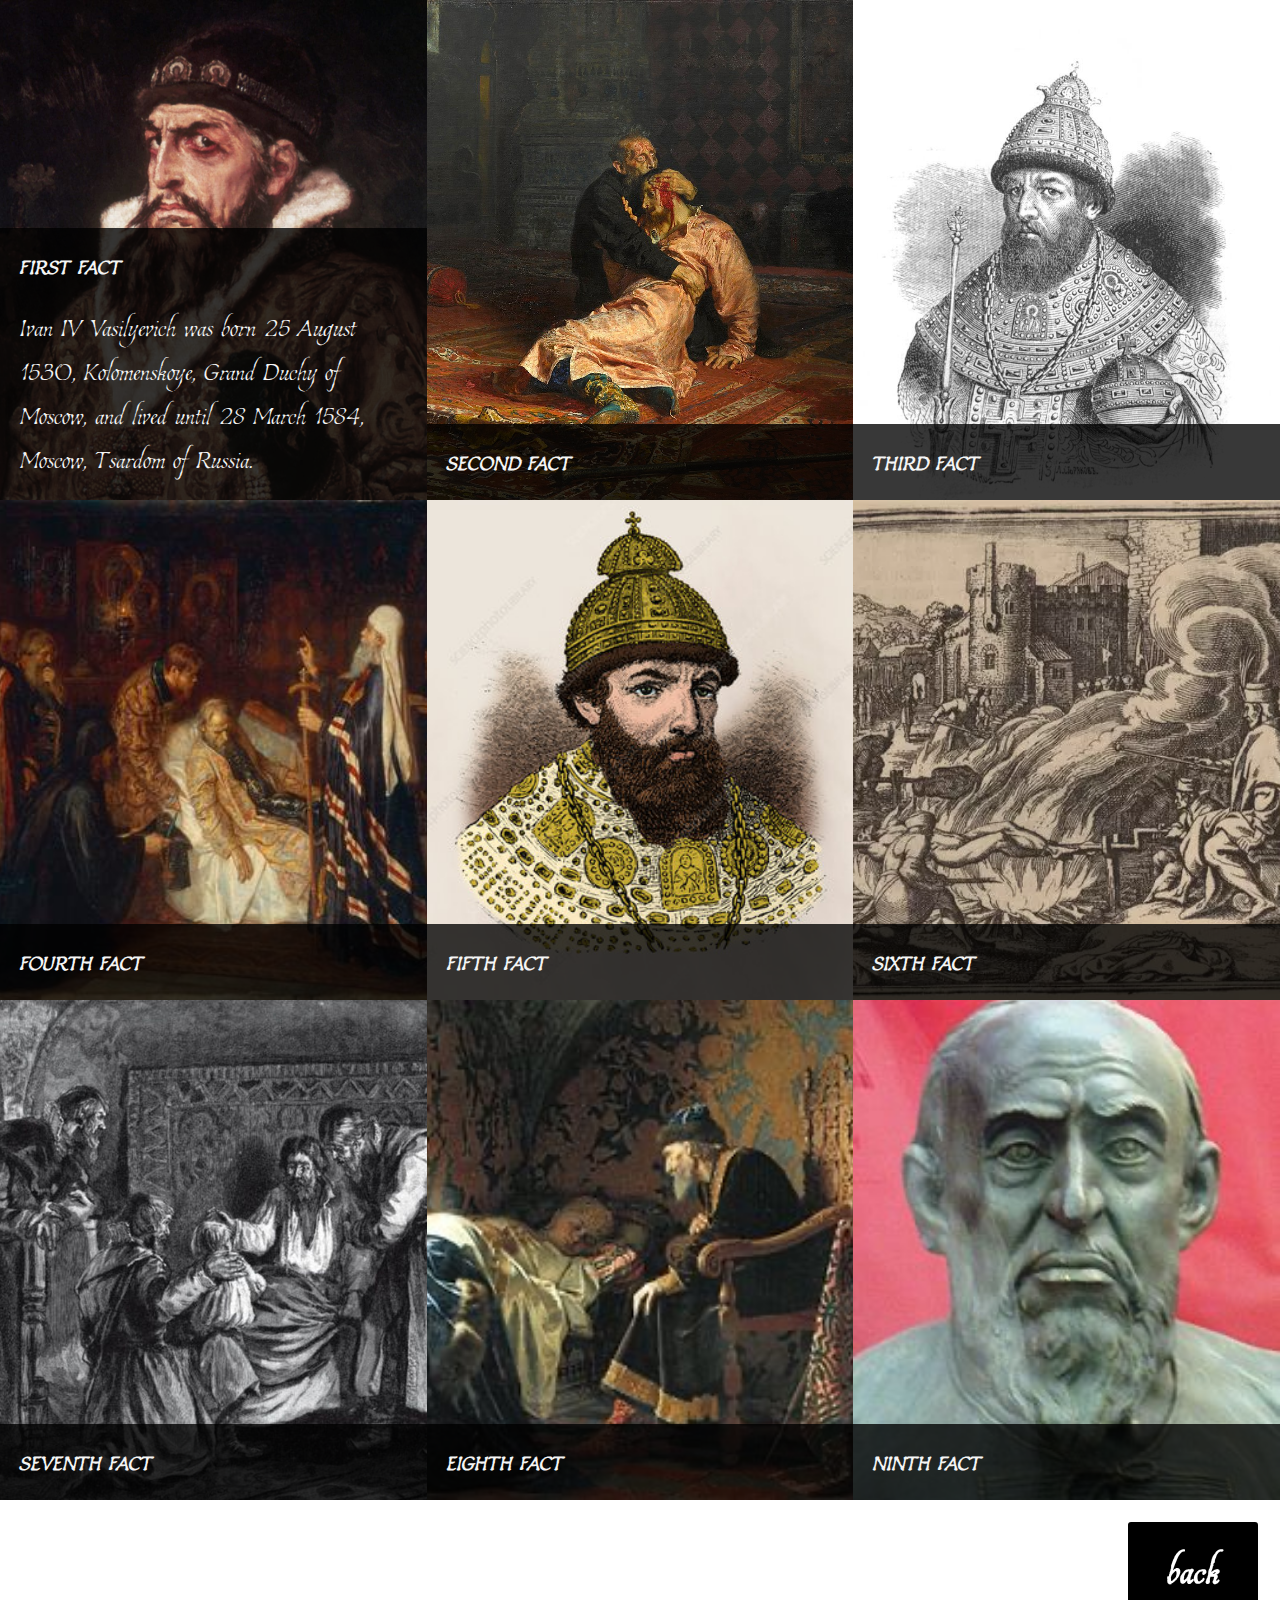
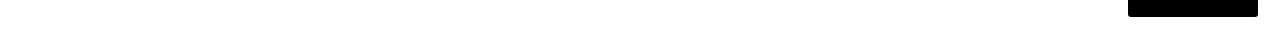
==== ivan.html @ de7965af "Add files via upload" ====
<!DOCTYPE html>
<html lang="en">
<head>
    <meta charset="UTF-8">
    <meta name="viewport" content="width=device-width, initial-scale=1.0">
    <title>Ivan</title>
    <link rel="stylesheet" href="ivan.css">
    <link href="https://fonts.googleapis.com/css2?family=Estonia&family=Playfair+Display:ital@1&display=swap" rel="stylesheet">
</head>
<body>
    <div class="card">
        <img src="ivan.jpg" alt="">
        <div class="info">
            <h3>FIRST FACT</h3>
            <p>Ivan IV Vasilyevich was born 25 August 1530, Kolomenskoye, Grand Duchy of Moscow, and lived until 28 March 1584, Moscow, Tsardom of Russia.</p>
        </div>
    </div>
    <div class="card">
        <img src="ivan1.jpg" alt="">
        <div class="info">
            <h3>SECOND FACT</h3>
            <p>Ivan had 8 spouses (Anastasia Romanovna, Maria Temryukovna, Marfa Sobakina, Anna Koltovskaya, Anna Vasilchikova, Vasilisa Melentyeva, Maria Dolgorukaya and Maria Nagaya).</p>
        </div>
    </div>
    <div class="card">
        <img src="ivan2.jpg" alt="">
        <div class="info">
            <h3>THIRD FACT</h3>
            <p>Ivan IV Vasilyevich died on 28 March from a stroke while playing chess with Bogdan Belsky.</p>
        </div>
    </div>
    <div class="card">
        <img src="ivan3.jpg" alt="">
        <div class="info">
            <h3>FOURTH FACT</h3>
            <p>He was a Grand Prince of Moscow from 3rd December 1533 to 16 January 1547, and Tsar of Russia from 16 (26) January 1546 until 1575.</p>
        </div>
    </div>
    <div class="card">
        <img src="ivan4.jpg" alt="">
        <div class="info">
            <h3>FIFTH FACT</h3>
            <p>His father was Vasili III of Russia, his mother was Elena Glinskaya and he was an orthodox.</p>
        </div>
    </div>
    <div class="card">
        <img src="ivan5.jpg" alt="">
        <div class="info">
            <h3>SIXTH FACT</h3>
            <p>Ivan was the first Moscow ruler born after Moscow's independence.</p>
        </div>
    </div>
     <div class="card">
        <img src="ivan6.jpg" alt="">
        <div class="info">
            <h3>SEVENTH FACT</h3>
            <p>He declared himself as tsar of all Russia.</p>
        </div>
    </div> 
        <div class="card">
            <img src="ivan7.JPG" alt="">
            <div class="info">
                <h3>EIGHTH FACT</h3>
                <p>Ivan had 9 children (Fedor I of Russia, Tsarevich Ivan of Russia, Dmitry of Uglich, Tsarevich Dmirty Ivanovich of Russia, False Dmirty III, Tsarevna Anna Ivanovna, Tsarevich Vasili Ivanovich, Tsarevna Maria Ivanovna and Tsarevna Eudoxia Ivanovna)</p>
            </div>
        </div>
        <div class="card">
            <img src="ivan8.JPG" alt="">
            <div class="info">
                <h3>NINTH FACT</h3>
                <p>Ivan made males from the age of 15 go to war permanently.</p>
            </div>
        </div>
        <a class="back" href="index.html">back</a>
</body>
</html>
---- ivan.css ----
*{
    margin: 0;
    padding: 0%;
}

.card{
    width: calc(100% / 3);
    float: left;
    background-color: blue;
    height: 500px;
    position: relative;
    overflow: hidden;    
}

.card img{
    width: 100%;
    position: absolute;
    height: 100%;
    object-fit: cover;
}

.info{
    position: absolute;
    background-color: rgba(0, 0, 0, 0.781);
    color: whitesmoke;
    bottom: 0;
    font-family: "Estonia";
    width: 100%;
    padding: 20px;
    box-sizing: border-box;
    font-size: 25px;
    transform: translateY(calc(100% - 76px));
    transition: .5s;
}

.info p{
    font-size: 35px;
}

.info h3{
    margin-bottom: 20px;
}
.card:hover .info{
    transform: translateY(0);
}

.back{
    border: 2px solid white;
    color: white;
    background-color: black;
    float: right;
    margin-right: 10px;
    border-radius: 5px;
    width: 70px;
    line-height: 35px;
    text-align: center;
    margin: 20px;
    padding: 30px;
    font-size: 50px;
    text-decoration: none;
    font-family: "Estonia";
    font-weight: bold;
}
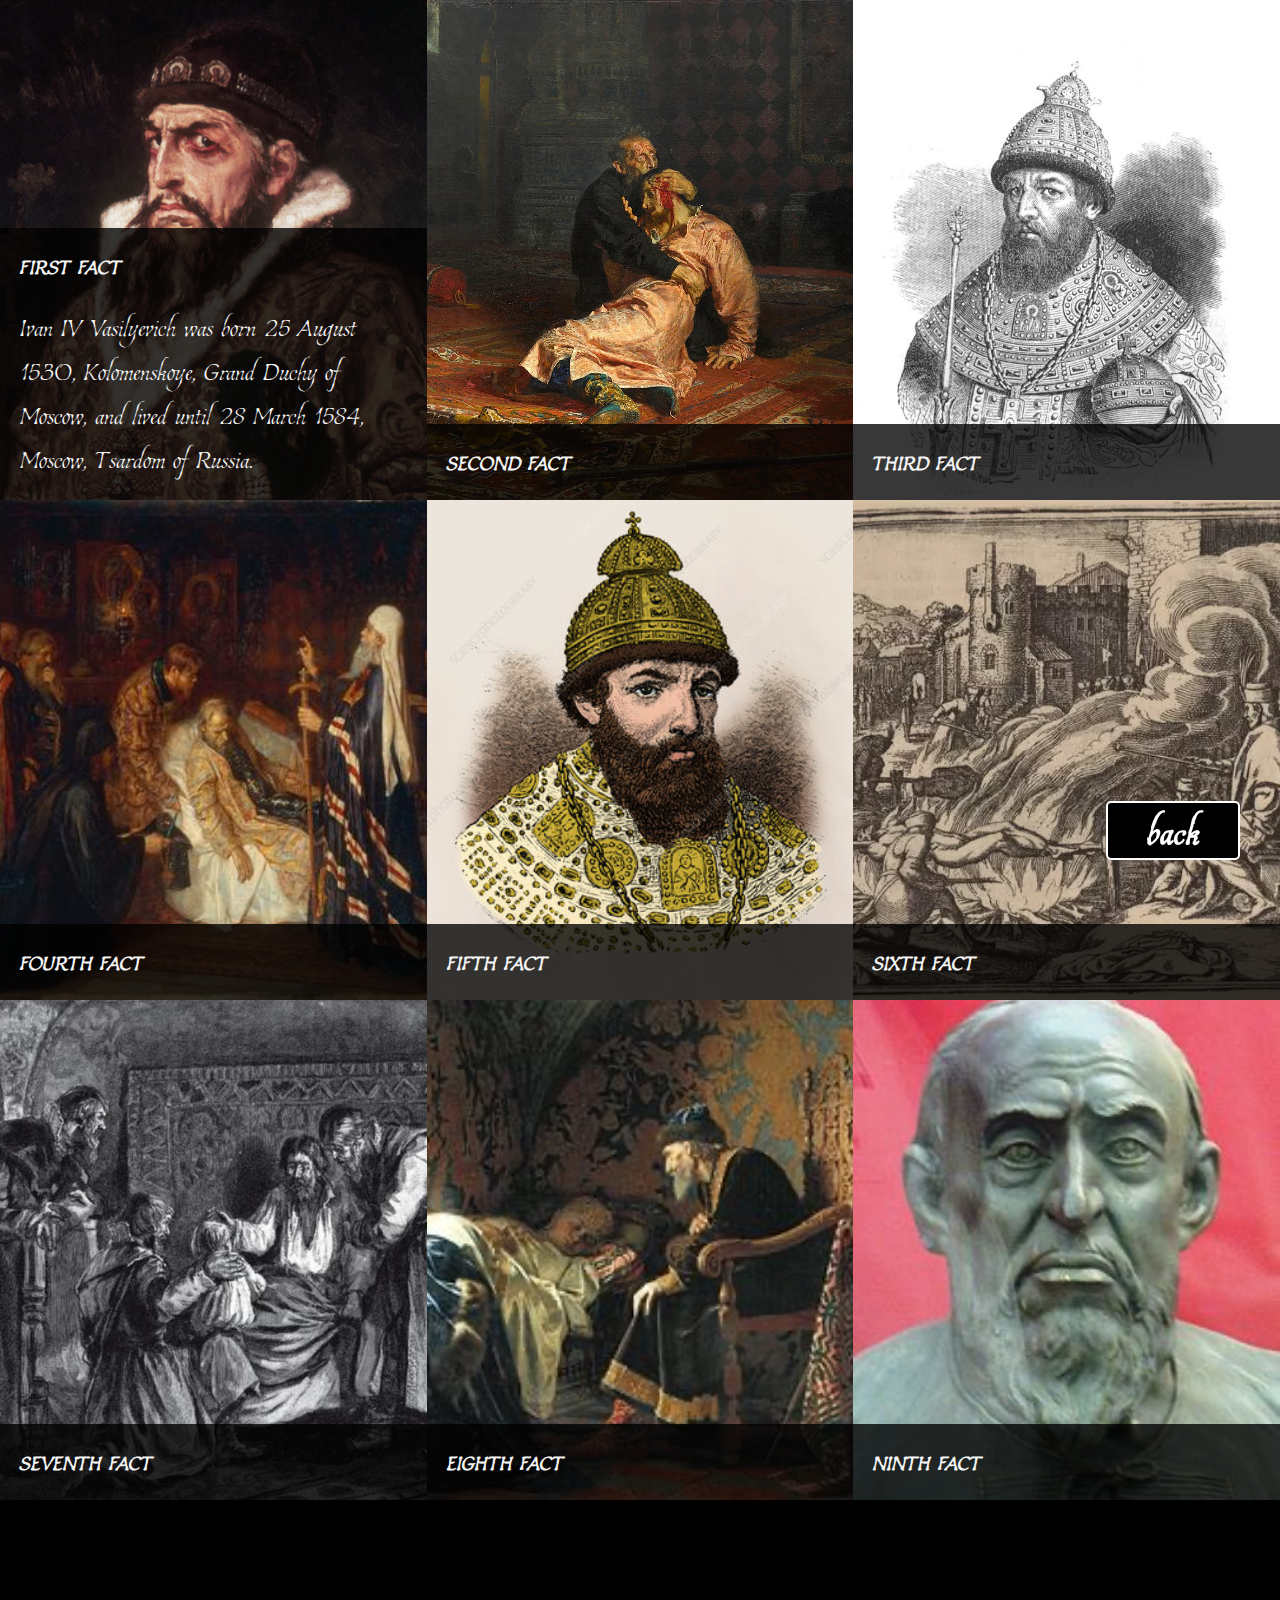
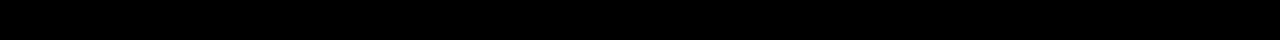
==== commit 151aaf48: "Add files via upload" ====
--- a/ivan.html
+++ b/ivan.html
@@ -8,6 +8,7 @@
     <link href="https://fonts.googleapis.com/css2?family=Estonia&family=Playfair+Display:ital@1&display=swap" rel="stylesheet">
 </head>
 <body>
+    <div class="cards">
     <div class="card">
         <img src="ivan.jpg" alt="">
         <div class="info">
@@ -71,6 +72,7 @@
                 <p>Ivan made males from the age of 15 go to war permanently.</p>
             </div>
         </div>
+    </div>
         <a class="back" href="index.html">back</a>
 </body>
 </html>--- a/ivan.css
+++ b/ivan.css
@@ -55,9 +55,21 @@
     line-height: 35px;
     text-align: center;
     margin: 20px;
-    padding: 30px;
+    padding: 10px 30px;
     font-size: 50px;
     text-decoration: none;
     font-family: "Estonia";
     font-weight: bold;
+    position: fixed;
+    right: 20px;
+    bottom: 20px;
+}
+
+body{
+    padding-bottom: 140px;
+    background-color: black;
+}
+
+.cards{
+    overflow: hidden;
 }